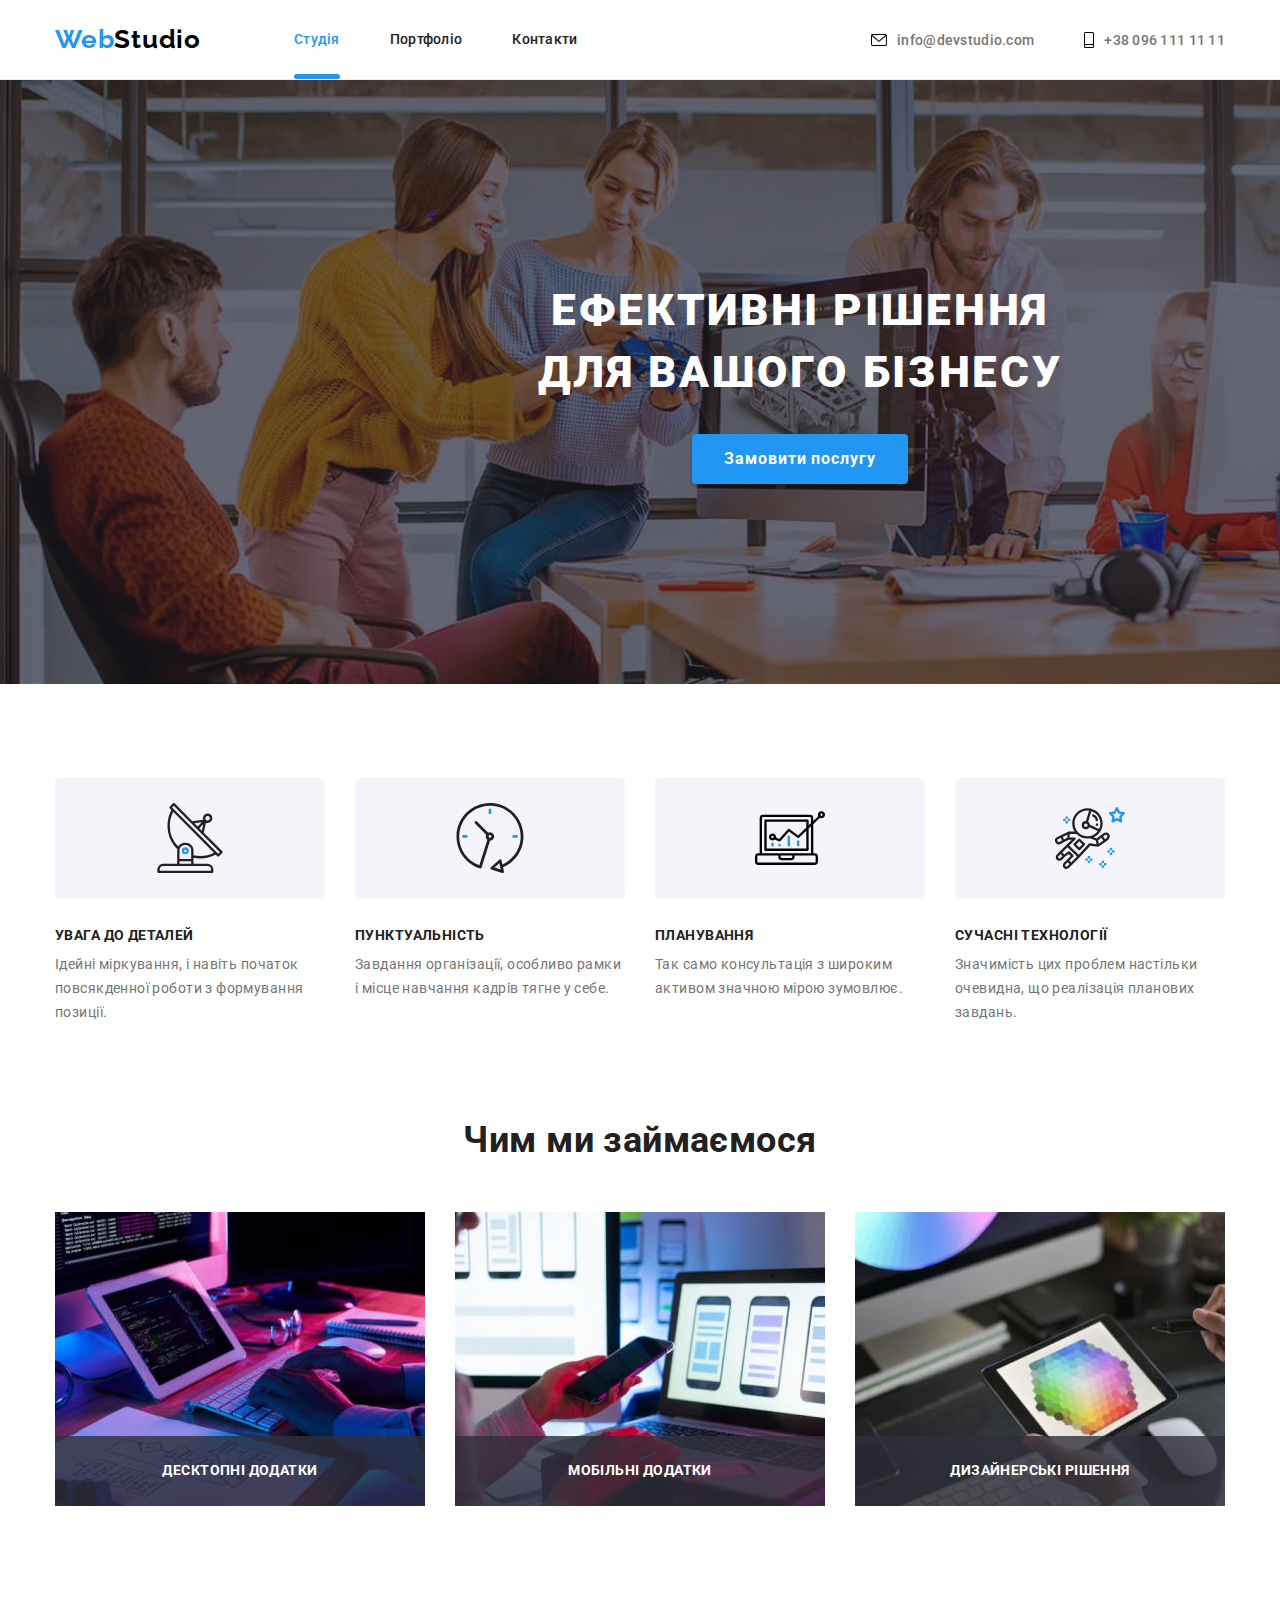
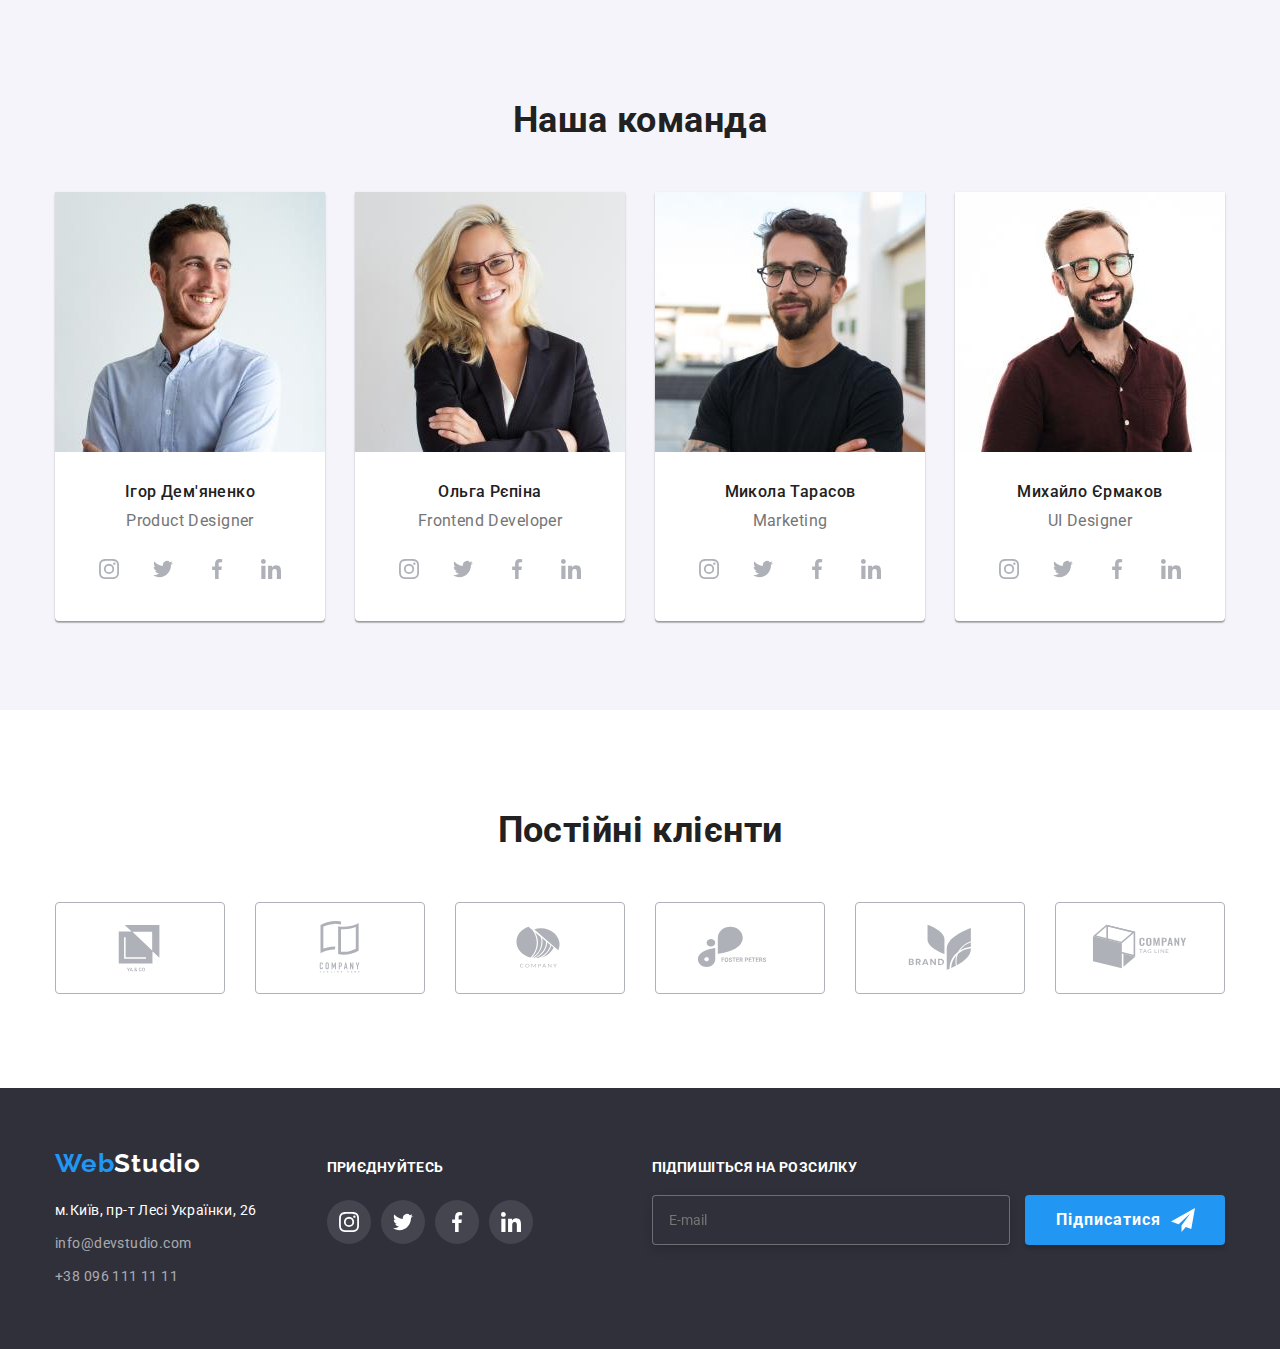
==== index.html @ c5c66220 "new one" ====
<!DOCTYPE html>
<html lang="uk">
  
  
  <head>
    <title>webstudio</title>
    <meta charset="UTF-8" />
    <meta http-equiv="X-UA-Compatible" content="IE=edge" />
    <meta name="viewport" content="width=device-width, initial-scale=1.0" />
    <link rel="preconnect" href="https://fonts.googleapis.com">
    <link rel="preconnect" href="https://fonts.gstatic.com" crossorigin>
    <link href="https://fonts.googleapis.com/css2?family=Raleway:wght@700&family=Roboto:wght@400;500;700;900&display=swap"
      rel="stylesheet"/>
    <link rel="stylesheet" href="https://cdnjs.cloudflare.com/ajax/libs/modern-normalize/1.1.0/modern-normalize.min.css
    ">
    <link rel="stylesheet" href="./css/styles.css" />
  </head>
  <body>
    
    <header class="header">
      <div class="conteiner rulles">
      <!--Nav menu-->
      
    <nav class="header-nav">
  
    <a href="./index.html" class="header-logo">Web<span class="color-logo">Studio</span></a>
  
    <ul class="header-list-nav">
            <li class="header-item "><a href="./index.html" class="header-link current">Студія</a></li>
            <li class="header-item"><a href="./portfolio.html" class="header-link">Портфоліо</a></li>
            <li class="header-item"><a href="#" class="header-link">Контакти</a></li>
          </ul>
        </nav>
  
        <!-- Contacts-->
  
        <ul class="header-list">
        <li class="header-contact">
        <a href="mailto:info@devstudio.com" class="header-mal svg"><svg viewBox="0 0 43 32" class="header-svg" width="16" height="12"><use href="./img/sprite.svg#mail"></use></svg> info@devstudio.com</a></li>
        <li class="header-contact">
          <a href="tel:+380961111111" class="header-tel svg"><svg viewBox="0 0 20 32" class="header-svg" width="10" height="16"><use href="./img/sprite.svg#smartphone"></use></svg>+38 096 111 11 11</a></li>
        </ul>
      </div>
        </header>
      
    <main>
      
      <!--Main board-->
      <section class="main-section">
        
        
        <h1 class="main-title">Ефективні рішення <br>для вашого бізнесу</h1>
        <button type="button" class="main-button" data-modal-open>Замовити послугу</button>
      
      </section>
      
      <section class=" no-box">
        <!--Description-->
        <div class="conteiner">
        <h2 hidden class="visualy-hidden">Наші переваги</h2>
        <ul class="hero-dscrpt">
          
            
          
          <li class="hero-list">
            <div class="advantage">
            <svg viewBox="0 0 32 32" width="70"><use href="./img/sprite.svg#antenna"></use></svg>
          </div>
            <h3 class="hero-item">УВАГА ДО ДЕТАЛЕЙ</h3>
            <p class="hero-blind">
              Ідейні міркування, і навіть початок повсякденної роботи з
              формування позиції.
            </p>
          </li>
          
        
          <li class="hero-list">
            <div class="advantage">
            <svg viewBox="0 0 32 32" width="70"><use href="./img/sprite.svg#clock"></use></svg>
          </div>
            <h3 class="hero-item">ПУНКТУАЛЬНІСТЬ</h3>
            <p class="hero-blind">
              Завдання організації, особливо рамки і місце навчання кадрів тягне
              у себе.
            </p>
          </li>
         
          <li class="hero-list">
            <div class="advantage">
            <svg viewBox="0 0 32 32" width="70"><use href="./img/sprite.svg#diagram"></use></svg>
          </div>
            <h3 class="hero-item">ПЛАНУВАННЯ</h3>
            <p class="hero-blind">
              Так само консультація з широким активом значною мірою зумовлює.
            </p>
          </li>
          
            
          
          <li class="hero-list">
            <div class="advantage">
            <svg viewBox="0 0 32 32" width="70"><use href="./img/sprite.svg#astronaut"></use></svg>
          </div>
            <h3 class="hero-item">СУЧАСНІ ТЕХНОЛОГІЇ</h3>
            <p class="hero-blind">
              Значимість цих проблем настільки очевидна, що реалізація планових
              завдань.
            </p>
          </li>
        </ul>
      </div>
      </section>
    
      <!--Items photo-->
      
      <section class="non-box">
        <div class="conteiner">
        <h2 class="hero">Чим ми займаємося</h2>
        <ul class="our-works">
          <li class="header-top">
            <img
              class="hero-photo"
              src="./img/items/img1.jpg"
              alt="набираємо текст"
              width="370"
              height="294"
            />
            <div class="what-wedo">
              <h3 class="notification">Десктопні додатки</h3></div>
          </li>
          
          <li class="header-top">
            <img
              class="hero-photo"
              src="./img/items/img2.jpg"
              alt="фотосесії"
              width="370"
              height="294"
            /><div class="what-wedo">
            <h3 class="notification">Мобільні додатки</h3></div>
          </li>
          
          <li class="header-top">
            <img
              class="hero-photo"
              src="./img/items/img3.jpg"
              alt="ремонтуємо техніку"
              width="370"
              height="294"
            /><div class="what-wedo">
            <h3 class="notification">Дизайнерські рішення</h3></div>
          </li>
          
        </ul>
      </div>
      </section>
    
      <!--Blue color workers-->
     
      <section class="section">
        <div class="conteiner">
        <!--Portrait photo-->
        <h2 class="hero-section">Наша команда</h2>
        <ul class="section-list">
          <li class="hero-li">
            <img class="hero-photo"
              src="./img/portrait/img2.jpg"
              alt="Ігор Дем'яненко"
              width="270"
              height="260"
            />
            <div class="hero-svg">
            <h3 class="hero-people">Ігор Дем'яненко</h3>
            <p lang="en" class="hero-title">Product Designer</p>
            <ul class="link-hero">
              <li class="social-item"><a href="" class="icon"><svg class="svg-hero" viewBox="0 0 32 32" width="20"><use href="./img/sprite.svg#instagram"></use></svg></a></li>
              <li class="social-item"><a href=""class="icon"><svg class="svg-hero" viewBox="0 0 32 32" width="20"><use href="./img/sprite.svg#twitter"></use></svg></a></li>
              <li class="social-item"><a href="" class="icon"><svg class="svg-hero" viewBox="0 0 32 32" width="20"><use href="./img/sprite.svg#facebook"></use></svg></a></li>
              <li class="social-item"><a href="" class="icon"><svg class="svg-hero" viewBox="0 0 32 32" width="20"><use href="./img/sprite.svg#linkedin"></use></svg></a></li>
            </ul>
          </div>
          </li>
          <li class="hero-li">
            <img class="hero-photo"
              src="./img/portrait/img1.jpg"
              alt="Ольга Рєпіна"
              width="270"
              height="260"
            />
            <div class="hero-svg">
            <h3 class="hero-people">Ольга Рєпіна</h3>
            <p lang="en" class="hero-title">Frontend Developer</p>
            <ul class="link-hero">
              <li class="social-item"><a href="" class="icon"><svg class="svg-hero" viewBox="0 0 32 32" width="20"><use href="./img/sprite.svg#instagram"></use></svg></a></li>
              <li class="social-item"><a href=""class="icon"><svg class="svg-hero" viewBox="0 0 32 32" width="20"><use href="./img/sprite.svg#twitter"></use></svg></a></li>
              <li class="social-item"><a href=""class="icon"><svg class="svg-hero" viewBox="0 0 32 32" width="20"><use href="./img/sprite.svg#facebook"></use></svg></a></li>
              <li class="social-item"><a href=""class="icon"><svg class="svg-hero" viewBox="0 0 32 32" width="20"><use href="./img/sprite.svg#linkedin"></use></svg></a></li>
            </ul>
          </div>
          </li>
          <li class="hero-li">
            <img class="hero-photo"
              src="./img/portrait/img3.jpg"
              alt="Микола Тарасов"
              width="270"
              height="260"
            />
            <div class="hero-svg">
            <h3 class="hero-people">Микола Тарасов</h3>
            <p lang="en" class="hero-title">Marketing</p>
            <ul class="link-hero">
              <li class="social-item"><a href="" class="icon"><svg class="svg-hero" viewBox="0 0 32 32" width="20"><use href="./img/sprite.svg#instagram"></use></svg></a></li>
              <li class="social-item"><a href="" class="icon"><svg class="svg-hero" viewBox="0 0 32 32" width="20"><use href="./img/sprite.svg#twitter"></use></svg></a></li>
              <li class="social-item"><a href="" class="icon"><svg class="svg-hero" viewBox="0 0 32 32" width="20"><use href="./img/sprite.svg#facebook"></use></svg></a></li>
              <li class="social-item"><a href="" class="icon"><svg class="svg-hero" viewBox="0 0 32 32" width="20"><use href="./img/sprite.svg#linkedin"></use></svg></a></li>
            </ul>
          </div>
          </li>
          <li class="hero-li">
            <img class=""
              src="./img/portrait/img4.jpg"
              alt="sМихайло Єрмакоh3"
              width="270"
              height="260"
            />
            <div class="hero-svg">
            <h3 class="hero-people">Михайло Єрмаков</h3>
            <p lang="en" class="hero-title">UI Designer</p>
            <ul class="link-hero">
              <li class="social-item"><a href="" class="icon"><svg class="svg-hero" viewBox="0 0 32 32" width="20"><use href="./img/sprite.svg#instagram"></use></svg></a></li>
              <li class="social-item"><a href="" class="icon"><svg class="svg-hero" viewBox="0 0 32 32" width="20"><use href="./img/sprite.svg#twitter"></use></svg></a></li>
              <li class="social-item"><a href=""class="icon"><svg  class="svg-hero"viewBox="0 0 32 32" width="20"><use href="./img/sprite.svg#facebook"></use></svg></a></li>
              <li class="social-item"><a href="" class="icon"><svg class="svg-hero" viewBox="0 0 32 32" width="20"><use href="./img/sprite.svg#linkedin"></use></svg></a></li>
            </ul>
          </li>
        </div>
        </ul>
      </div>
      </section>
       

    
     <section class="partners-section">
      <div class="conteiner">
      <h2 class="partners-title">Постійні клієнти</h2>
      <ul class="partners-list">
        <li class="partners"><a href="" class="partners-link"><svg viewBox="0 0 57 32" width="106" hight="60" class="company-svg"><use href="./img/sprite.svg#Logo"></use></svg></a></li>
        <li class="partners"><a href="" class="partners-link"><svg viewBox="0 0 57 32" width="106" hight="60" class="company-svg"><use href="./img/sprite.svg#Logo1"></use></svg></a></li>
        <li class="partners"><a href="" class="partners-link"><svg viewBox="0 0 57 32" width="106" hight="60" class="company-svg"><use href="./img/sprite.svg#Logo2"></use></svg></a></li>
        <li class="partners"><a href="" class="partners-link"><svg viewBox="0 0 57 32" width="106" hight="60" class="company-svg"><use href="./img/sprite.svg#Logo3"></use></svg></a></li>
        <li class="partners"><a href="" class="partners-link"><svg viewBox="0 0 57 32" width="106" hight="60" class="company-svg"><use href="./img/sprite.svg#Logo4"></use></svg></a></li>
        <li class="partners"><a href="" class="partners-link"><svg viewBox="0 0 57 32" width="106" hight="60" class="company-svg"><use href="./img/sprite.svg#Logo5"></use></svg></a></li>
      </ul>
    </div>
     </section>
    
    
    </main>
    
    <footer class="footer">
      <div class="conteiner correct"> 
        <div class="footer-box">
        <a href="./index.html" class="footer-logo">
          Web<span class="color-footer">Studio</span></a
        >
        <address class="adress-footer">
          <ul class="footer-list">
            <li class="footer-item bot">
              <a
                href="https://goo.gl/maps/juvtHiytcNgh8N4bA"
                class="footer-link li"
                target="_blank"
                rel="noopener norefferer nofollow"
                >м.Київ, пр-т Лесі Українки, 26</a
              >
            </li>
            <li class="footer-item bot">
              <a href="mailto:info@devstudio.com" class="footer-mal li"
                >info@devstudio.com</a
              >
            </li>
            <li class="footer-item">
              <a href="tel:+380961111111" class="footer-tel">+38 096 111 11 11</a>
            </li>
          </ul>
        </address>
      </div>
      <div>
        <p class="join-page">Приєднуйтесь</p>
        <ul class="footer-last">
          <li class="footer-perm"><a href="" class="footer-welcome"><svg class="footer-svg" viewBox="0 0 32 32" width="20"><use href="./img/sprite.svg#instagram"></use></svg></a></li>
              <li class="footer-perm"><a href=""class="footer-welcome"><svg class="footer-svg" viewBox="0 0 32 32" width="20"><use href="./img/sprite.svg#twitter"></use></svg></a></li>
              <li class="footer-perm"><a href="" class="footer-welcome"><svg class="footer-svg" viewBox="0 0 32 32" width="20"><use href="./img/sprite.svg#facebook"></use></svg></a></li>
              <li class="footer-perm"><a href="" class="footer-welcome"><svg class="footer-svg" viewBox="0 0 32 32" width="20"><use href="./img/sprite.svg#linkedin"></use></svg></a></li>
        </ul>
      </div>
      <div class="footer-form">
      <form action="" class="sub-form">
        <p class="footer-propose">Підпишіться на розсилку</p>
        <input type="email" id="mail" placeholder="E-mail"/>
        <button type="submit" class="footer-but">
          Підписатися <svg class="sub-svg" width="24"><use href="./img/sprite.svg#telegram"></use></svg></button>
      </form>
    
      </div>
    </footer>
  <div class="backdrop is-hidden" data-modal>
    <div class="modal">
      <button type="button" class="close-button" data-modal-close><svg width="18" height="18"><use href="./img/sprite.svg#X"></use></svg></button>
      
      <form action="" class="modal-form">
        <p class="modal-article">Залиште свої дані, ми вам передзвонимо</p>

      <div class="form-element">
        <label for="name">Ім'я*</label>
      <div class="input-wrap">
          <input type="text" name="name" id="name" required/>
          <svg width="12" height="12"><use href="./img/sprite.svg#ihuman"></use></svg>
      </div>
      </div>
        
      <div class="form-element">
        <label for="phone-number">Телефон*</label>
      <div class="input-wrap">
          <input type="tel"  id="phone-number" required/>
          <svg width="13" height="13"><use href="./img/sprite.svg#iphone"></use></svg>
      </div>
      </div>

      <div class="form-element">
        <label for="email">Пошта*</label>
      <div class="input-wrap">
          <input type="email" id="email" required/>
          <svg width="15" height="12"><use href="./img/sprite.svg#imail"></use></svg>
      </div>
      
      </div>

      <div class="form-comment">
        <label for="text">Коментар</label>
          <textarea placeholder="Введіть текст" class="textarea" rows="10" id="text"></textarea>
      </div>

<div class="accept">
  <label for="accept" class="terms-link">
  <input type="checkbox" id="accept" name="accept" class="visualy-hidden" required/>
  <div class="checkbox">
    <svg width="11" height="8"><use href="./img/sprite.svg#itick"></use></svg>
  </div>
  <p>Погоджуюся з розсилкою та приймаю<a href="./index.html" class="terms cond ">Умови договору</a></p>
</label>
  

</div>

      <button type="submit" class="modal-btn">Відправити</button>

      </form>
      
      
    </div>
  </div>

  

  <script src="./img/js/modal.js"></script>
  </body>
</html>
---- css/styles.css ----
:root {
  --primary-color: #2196f3;
  --simple-color: #000000;
  --secondary-color: #757575;
  --mainsection-clor: #2f303a;
  --item-color: #212121;
  --background-color: #2f303a;
  --whole-white-color:#ffffff;
  --fotter-color: rgba(255, 255, 255, 0.6);
  --hero-bck-cloror:#F5F4FA;
  --focus-color:#188CE8;
  --solid: #ECECEC;
  --icon-color:#AFB1B8;
  --linky-background:#EEEEEE;
} 






body {
  font-family: "Roboto", sans-serif;
  font-size: 14px;
line-height: 1.7;
letter-spacing: 0.03em;
color:var(--secondary-color);
background-color:var(--whole-white-color);
}

button{
  border: 0;
}

h1,h2,h3,h4,h5,h6,p,ul {
  margin: 0;
  padding: 0;
}

/* Css Header */ 
.header-logo {
  color: var(--primary-color);
  font-family: "Raleway",sans-serif;
  font-weight: 700;
  font-size: 26px;
  line-height: 1.2;
  letter-spacing: 0.03em;
  margin-right: 93px;
  text-decoration: none;
  }
  
.conteiner{
width: 1200px;
margin:0 auto;
padding-left: 15px;
padding-right: 15px;
}

.conteiner.rulles{
  display: flex;
  align-items: center;
}

  .header { 
      border-bottom: 1px solid var(--solid); 
  }

     .header-list {
      display: flex;
      gap: 50px;
      list-style: none;
      margin-left: auto;
      
     }
  
     .header-item{
      font-family: "Roboto",sans-serif;
      font-weight: 500;
      font-size: 14px;
      line-height: 1.1;
      letter-spacing: 0.03em;
     }
     .header-list-nav{
      display: flex;
      gap: 50px;
      list-style-type: none;
      
     }
  
     .header-nav {
      display: flex;
      align-items: center;
  }
  .color-logo {
    color: var(--simple-color);
      font-family: "Raleway",sans-serif;
  font-weight: 700;
  font-size: 26px;
  line-height: 1.192;
  letter-spacing: 0.03em;
  text-decoration: none;
  }
  
  
  .header-link {
    display: block;
    padding: 32px 0;
  color: var(--item-color);
  font-weight: 500;
  font-size: 14px;
  line-height: 1.1;
  letter-spacing: 0.02em;
  text-decoration: none;
  position: relative;
  transition: background-color 250ms cubic-bezier(0.4, 0, 0.2, 1), color 250ms cubic-bezier(0.4, 0, 0.2, 1);
  
  }


  .current::after {
  display: block;
  position: absolute;
  left: 0;
  bottom: 0;
  border-radius: 4px;
  width: 100%;
  height: 5px;
  content: "";
  background-color: var(--primary-color);
  

}

  .header-mal, .header-tel{
    font-weight: 500;
    font-size: 14px;
    line-height: 1.142;
    letter-spacing: 0.02em;
    color: var(--secondary-color);
    text-decoration: none;
    display: flex;
    gap: 10px;
    align-items: center;
    transition: background-color 250ms cubic-bezier(0.4, 0, 0.2, 1),color 250ms cubic-bezier(0.4, 0, 0.2, 1);
}

.svg:hover{
  fill: var(--primary-color);
}
.svg:focus{
  fill: var(--focus-color);
}

  
 .header-link:hover{
  color: var(--primary-color);
  }
  
  .header-mal:hover {
    color: var(--primary-color);
}
  .header-tel:hover{
    color: var(--primary-color);
}

  .header-link:focus{
    color:var(--focus-color)
  }

  .header-mal:focus{
    color:var(--focus-color)
  }

  .header-tel:focus{
    color:var(--focus-color)
  }

  .current{
    color: var(--primary-color);
  }

/*STDIO START!!!!!!!!!!!!!!!!!!!!!!!!!!!!!!!!!!!!!!!!!!!!!!!!!!!!!!!!!!!!!!!!!!!!!!!!!!!!!!!!!!!!!!!!!!!!!!!!!!!!!!!!!!!!!!!!!!!!!!!!!!!!!!!!!!!!!!!!!!!!!!!!*/


.visualy-hidden{
position: absolute;
white-space: nowrap;
width: 1px;
height: 1px;
overflow: hidden;
border: 0;
padding: 0;
clip: rect(0 0 0 0);
clip-path: inset(50%);
margin: -1px;
}


h1,h2,h3,h4,h5,h6,p,ul
 {
  margin: 0;
  padding: 0;
}


.main-background{
  width: 1600px;
  height: 600px;
  margin-top: 0;
  margin-bottom: 0;
  margin-left: auto;
  margin-right: auto;
  background-image:linear-gradient(rgba(47, 48, 58, 0.4),rgba(47, 48, 58, 0.4)),url(../img/background/Img.jpg);
  background-size:cover;
  background-repeat:no-repeat;
}



.main-button:hover {
  background-color:var(--focus-color);
  color: var(--whole-white-color);
}
 
.main-button a:focus{
  color:var(--focus-color);
  box-shadow: 0px 4px 4px rgba(0, 0, 0, 0.15);
}



.main-button{
  font-family: inherit;
  font-weight: 700;
  font-size: 16px;
  line-height: 1.9;
  letter-spacing: 0.06em;
  background-color: var(--primary-color);
  box-shadow: 0px 4px 4px rgba(0, 0, 0, 0.15);
  border-radius: 4px;
  padding:10px 32px;
  border: none;
  cursor: pointer;
  margin-top: 30px;
  color: var(--whole-white-color);
  transition: background-color 250ms cubic-bezier(0.4, 0, 0.2, 1),fill 250ms cubic-bezier(0.4, 0, 0.2, 1);
}




.main-section {
  background-color: var(--mainsection-clor);
  color:var(--whole-white-color);
  text-align: center;
  min-width: 1600px;
  background-position: center;
  min-height: 600px;
  margin-left: auto;
  margin-right: auto;
  background-image:linear-gradient(rgba(47, 48, 58, 0.4),rgba(47, 48, 58, 0.4)),url(../img/background/Img.jpg);
  background-size:cover;
  background-repeat:no-repeat;
  padding-top: 200px;
  padding-bottom: 200px;
}

.main-title {
  text-transform: uppercase;
  text-align: center;
  font-weight: 900;
  font-size: 44px;
  line-height: 1.4;
  letter-spacing: 0.06em;
}


.header-top {
  text-decoration: none;
  list-style: none;
  position: relative;
}



.hero-photo img{
  display: block;
}

.notification{
  display: block;
  padding-top: 27px;
  padding-bottom: 27px;
  font-size: 14px;
  font-weight: 700;
  line-height: 1.14;
  text-transform: uppercase;
  color: var(--whole-white-color);
  text-align: center;
}

.what-wedo{
  position: absolute;
  width: 100%;
  bottom: 0;
  background: rgba(47, 48, 58, 0.8);
}

.no-box{
  padding-top: 94px;
  padding-bottom: 94px;
}

.non-box{
  margin: 0 auto;
  padding-bottom: 94px;
}



.hero-item {
  color:var(--item-color);
  font-weight: 700;
  font-size: 14px;
  line-height: 1.1;
  text-transform: uppercase;
  margin-bottom: 10px;
}

.hero-list {
  text-decoration: none;
  list-style: none;
  margin: 0 auto;
}

 .section {
  background-color:var(--hero-bck-cloror);
  padding-bottom: 94px;
  padding-top: 94px;
}




.hero {
  color: var(--item-color);
  font-weight: 700;
  font-size: 36px;
  line-height: 1.2;
  text-align: center;
  margin-bottom:50px;
}



.advantage{
  text-align: center;
  background-color: var(--hero-bck-cloror);
  display: flex;
  align-items: center;
  justify-content: center;
  margin-bottom: 30px;
  width: 270px;
  height: 120px;
  border-radius: 4px;
}

.our-works{
display: flex;
 gap: 30px;
 
}

.hero-dscrpt{
    display: flex;
  gap: 30px;
}


.section{
  padding-top: 99px;
  padding-bottom: 89px;
}

.hero-section {
  color: var(--item-color);
  font-weight: 700;
  font-size: 36px;
  line-height: 1.2;
  text-decoration: none;
  text-align: center;
  margin-bottom:50px;
}

.hero-people {
  font-weight: 500;
  font-size: 16px;
  line-height: 1.2;
  color:var(--item-color);
  text-align: center;
  margin-bottom: 10px
}

.link-hero{
  list-style: none;
  text-decoration: none;
  display: flex;
  justify-content: center;
  gap: 10px;
}


.hero-title {
  font-size: 16px;
    line-height: 1.2;
  color: var(--secondary-color);
  text-align: center;
  margin-bottom: 16px;
}




.section-list {
  text-decoration: none;
  display: flex;
  gap: 30px;
}

.hero-svg{
  padding-top: 30px;
  padding-bottom: 30px;
}

.social-item{
  display: flex;
  align-items: center;
  justify-content: center;
  
 } 

.icon:hover,
.icon:focus {
  background-color:var(--primary-color); 
  color: var(--whole-white-color);
  }

.icon{
  background-color: var(--whole-white-color);
  color: var(--icon-color);
  width: 44px;
  height: 44px;
  display: flex;
  border-radius: 50%;
  align-items: center;
  justify-content: center;
  transition: background-color 250ms cubic-bezier(0.4, 0, 0.2, 1),fill 250ms cubic-bezier(0.4, 0, 0.2, 1);
 }


.svg-hero{
  fill:currentColor
}


.hero-li {
  text-decoration: none;
  list-style: none;
  background:var(--whole-white-color);
  box-shadow: 0px 1px 3px rgba(0, 0, 0, 0.12), 0px 1px 1px rgba(0, 0, 0, 0.14), 0px 2px 1px rgba(0, 0, 0, 0.2);
  border-radius: 0px 0px 4px 4px;
}

.partners-section{
  padding-bottom: 94px;
  padding-top: 99px;
}

.partners-title{
  color: var(--item-color);
  font-weight: 700;
  font-size: 36px;
  line-height: 1.2;
  text-decoration: none;
  text-align: center;
  margin-bottom:50px;
}


.partners-list{
  display: flex;
  list-style: none;
  justify-content: center;
  gap: 30px;
  }





.partners-link{
  width: 170px;
  height: 92px;
  border: 1px solid #AFB1B8;
  border-radius: 4px;
  display: flex;
  justify-content: center;
  align-items: center;
  color: var(--icon-color);
  transition: background-color 250ms cubic-bezier(0.4, 0, 0.2, 1),color 250ms cubic-bezier(0.4, 0, 0.2, 1);
}

.partners-link:hover,
.partners-link:focus{
 border: 1px solid var(--primary-color);
  color: var(--primary-color);
}

.company-svg{
  fill:currentColor;
  transition: background-color 250ms cubic-bezier(0.4, 0, 0.2, 1),fill 250ms cubic-bezier(0.4, 0, 0.2, 1);
}











/*PORTFOLIO  START !!!!!!!!!!!!!!!!!!!!!!!!!!!!!!!!!!!!!!!!!!!!!!!!!!!!!!!!!!!!!!!!!!!!!!!!!!!!!!!!!!!!!!!!!!!!!!!!!!!!!!!!!!!!!!!!!!!!!!!!!!!!!!!!!!!!!!!!!!!*/












img{
  display: block;
}

.main-buttonp:hover,
.main-buttonp:focus  {
  background-color: var(--primary-color);
  color:var(--whole-white-color);
  box-shadow: 0px 3px 1px rgba(0, 0, 0, 0.1), 0px 1px 2px rgba(0, 0, 0, 0.08), 0px 2px 2px rgba(0, 0, 0, 0.12);
}


.btn-group{
  display: flex;
  gap: 8px;
  justify-content: center;
  margin-bottom:50px;
}

.main-buttonp{
font-family: inherit;
font-weight: 500;
font-size: 16px;
line-height: 1.6;
text-align: center;
letter-spacing: 0.03em;
border-radius: 4px;
color:var(--item-color);
border: none;
padding: 6px 22px;
cursor: pointer;
transition: background-color 250ms cubic-bezier(0.4, 0, 0.2, 1), color 250ms cubic-bezier(0.4, 0, 0.2, 1);
}




.main-portfolio{
  padding-top: 94px;
  padding-bottom: 94px;
}



.button-item{
  font-style: normal;
  list-style: none;
color:var(--item-color);
cursor: pointer;
}



.header-content {
  list-style: none;
  flex-basis: calc((100% - 60px) / 3);
 }

.header-content:nth-child(3n){
  margin-right: 0;
}

.header-content:nth-last-child(-n + 3) {
  margin-bottom: 0;
}



.gallery-title{
  position: relative;
  overflow: hidden;
}

.gallery-title img{
  display: block;
}

.gallery-text{
  position: absolute;
  top: 0;
  left: 0;
  height: 100%;
  font-size: 18px;
  line-height: 1.6;
  padding: 63px 24px;
  color: var(--whole-white-color);
  background-color: rgba(33, 150, 243, 0.9);
  transform: translateY(100%);
  transition: transform 1000ms;
}

.header-content:hover .gallery-text{
transform: translateY(0);
}

.header-content:focus-within .gallery-text{
  transform: translateY(0);
  }


.border{
  
  background: var(--whole-white-color);
border: 1px solid var(--solid);
padding:20px 24px;
border-top: none;
 }


.header-first {
 flex-wrap: wrap;
 display: flex;
 gap: 30px;
}



.header-content a{
  text-decoration: none;
}

.linky{
  display: block;
}

.linky:hover,
.linky:focus{
  box-shadow: 0px 3px 1px rgba(0, 0, 0, 0.1), 0px 1px 2px rgba(0, 0, 0, 0.08),
    0px 2px 2px rgba(0, 0, 0, 0.12);
}

.title-item {
font-weight: 700;
font-size: 18px;
line-height: 2;
letter-spacing: 0.06em;
 color:var(--item-color);
margin-bottom: 4px;
}


.title-cat {
  color: var(--secondary-color);
  font-size: 16px;
  line-height: 1.9;
 }












 
/*PORTFOLIO  END !!!!!!!!!!!!!!!!!!!!!!!!!!!!!!!!!!!!!!!!!!!!!!!!!!!!!!!!!!!!!!!!!!!!!!!!!!!!!!!!!!!!!!!!!!!!!!!!!!!!!!!!!!!!!!!!!!!!!!!!!!!!!!!!!!!!!!!!!!*/













 

.footer {
  background-color: var(--background-color);
  padding-bottom: 60px;
  padding-top: 60px;
}

.adress-footer{
  margin-top: 20px;
}
.footer-logo{
  color: var(--primary-color);
  font-family: "Raleway",sans-serif;
  font-weight: 700;
  font-size: 26px;
  line-height: 1.2;
  letter-spacing: 0.03em;
  text-decoration: none;
}

.color-footer {
  color:var(--whole-white-color);
}

.footer-list {
  font-style: normal;
  list-style: none;
}
.footer-item {
  color: var(--fotter-color);
  
}

.footer-item a:hover {
  color: var(--primary-color);
}

.footer-item a:focus{
  color: var(--primary-color);
}

.footer-link {
  text-decoration: none;
  list-style-type: none;
  color:var(--whole-white-color);
  transition: background-color 250ms cubic-bezier(0.4, 0, 0.2, 1), color 250ms cubic-bezier(0.4, 0, 0.2, 1);
}

.footer-mal{
  text-decoration: none;
  list-style: none;
  color:var(--fotter-color);
  transition: background-color 250ms cubic-bezier(0.4, 0, 0.2, 1), color 250ms cubic-bezier(0.4, 0, 0.2, 1);

}
.footer-tel {
  text-decoration: none;
  list-style: none;
  color:var(--fotter-color);
  transition: background-color 250ms cubic-bezier(0.4, 0, 0.2, 1), color 250ms cubic-bezier(0.4, 0, 0.2, 1);
}

.footer-item.bot{
  margin-bottom :9px;
}


.footer-box{
 margin-right: 70px;
}

.join-page{
font-weight: 700;
font-size: 14px;
line-height: 1.8;
letter-spacing: 0.03em;
color: var(--whole-white-color);
margin-bottom: 20px;
text-transform: uppercase;
}


.footer-last{
display: flex;
text-decoration:none;
list-style: none;
gap: 10px;
}

.correct{
display: flex;
align-items: baseline;
}

.footer-welcome{
display: flex;
width: 44px;
height: 44px;
align-items: center;
justify-content: center;
border-radius: 50%;
background-color: rgba(255, 255, 255, 0.1);
color: var(--whole-white-color);
transition: background-color 250ms cubic-bezier(0.4, 0, 0.2, 1),fill 250ms cubic-bezier(0.4, 0, 0.2, 1);
}


.footer-welcome:hover,
.footer-welcome:focus{
background-color:var(--primary-color); 
color: var(--whole-white-color);
}

.footer-svg{
fill: currentColor;
}




 
/*MODAL*/





.backdrop{
  position: fixed;
  top: 0;
  left: 0;
  width: 100%;
  height: 100vh;
  background-color: rgba(0, 0, 0, 0.2);
 
}


.modal{
  width: 528px;
  height: 581px;
  position: absolute;
  top: 50%;
  left: 50%;
  transform: translate(-50%, -50%);
  background: var(--whole-white-color);
  box-shadow: 0px 1px 3px rgba(0, 0, 0, 0.12), 0px 1px 1px rgba(0, 0, 0, 0.14), 0px 2px 1px rgba(0, 0, 0, 0.2);
  border-radius: 4px;
  padding:40px;
}

.is-hidden{
  opacity: 0;
  visibility: hidden;
  pointer-events: none;
}

.close-button{
  cursor: pointer;
position: absolute;
right: 10px;
top: 10px;
background-color: var(--whole-white-color);
width: 30px;
height: 30px;
border-radius: 50%;
border: 1px solid var(--solid);
display: flex;
justify-content: center;
align-items: center;

}

.close-button:hover{
  fill: var(--primary-color);
}


.modal-article{
  font-weight: 700;
font-size: 20px;
line-height: 1.2;
text-align: center;
letter-spacing: 0.03em;
color: var(--simple-color);

}


.form-element label{
  margin-bottom: 4px;
  font-weight: 400;
  font-size: 12px;
  line-height: 1.2;
  letter-spacing: 0.1em;
  color: var(--secondary-color);
  
}
 .form-element{
  display: flex;
  flex-direction: column;
  margin-top: 10px;
 }
  

.form-element input{
  padding-left: 42px;
 outline: none;
  width: 100%;
  height: 40px;
border: none;
border: 1px solid rgba(33, 33, 33, 0.2);
border-radius: 4px;
display: block;


}

.form-element input:focus,
.form-element input:hover{
  transition: background-color 250ms cubic-bezier(0.4, 0, 0.2, 1),fill 250ms cubic-bezier(0.4, 0, 0.2, 1);
  border-radius: 4px;
  border: 1px solid var(--primary-color);
  
}
.form-element input:focus + svg,
.form-element input:hover + svg{
fill: var(--primary-color);
transition: background-color 250ms cubic-bezier(0.4, 0, 0.2, 1),fill 250ms cubic-bezier(0.4, 0, 0.2, 1);
}

.modal-btn {
  background: var(--primary-color);
  padding: 10px 52px;
  color: var(--whole-white-color);
  align-items: center;
  font-weight: 700;
font-size: 16px;
line-height: 1.9;
letter-spacing: 0.06em;
display: flex;
margin-left: auto;
margin-right: auto;
transition: background-color 250ms cubic-bezier(0.4, 0, 0.2, 1),color 250ms cubic-bezier(0.4, 0, 0.2, 1);
cursor: pointer;
border-radius: 4px;
}

.modal-btn:hover,
.modal-btn:focus{
  background: var(--focus-color);
  box-shadow: 0px 4px 4px rgba(0, 0, 0, 0.15);
  
}


.input-wrap{
  position: relative;
}



.form-element svg{
 position: absolute;
top: 50%;
 left: 12px;
 transform: translateY(-50%); 
}

.form-comment{
  margin-top: 10px;
  margin-bottom: 20px;
}

.form-comment label{
  font-weight: 400;
font-size: 12px;
line-height: 1.2px;
color:var(--secondary-color);
}

.form-comment textarea{
  padding: 12px 16px;
 outline: none;
  width: 100%;
  height: 120px;
border: none;
border: 1px solid rgba(33, 33, 33, 0.2);
border-radius: 4px;
resize: none;
font-weight: 400;
font-size: 12px;
line-height: 1,2;
letter-spacing: 0.01em;
color: rgba(117, 117, 117, 0.5);
}

.textarea:hover,
.textarea:focus{
  transition: background-color 250ms cubic-bezier(0.4, 0, 0.2, 1),fill 250ms cubic-bezier(0.4, 0, 0.2, 1);
  border-radius: 4px;
  border: 1px solid var(--primary-color);
  box-shadow: none;
}

.checkbox{
  border: 2px solid var(--item-color);
  width: 16px;
  height: 15px;
  border-radius: 3px;
  display: flex;
  align-items: center;
  margin-right: 9px;
}

.terms{
  color: var(--focus-color);
  text-decoration: none;
  position: relative;
  margin-left: 3px;
  border-bottom: 1px solid var(--primary-color);
  
}


 .terms::after{
  display: block;
  position: absolute;
  left: 0;
  bottom: 0;
  border-radius:4px;
  width: 100%;
  height: 1px;
  content: "";
  background-color: var(--primary-color);
  
}




.accept{
  margin-bottom: 30px;
  display: flex;
  justify-content: center;
  align-items: center;
}

.accept input:checked + .checkbox {
  background-color: var(--primary-color);
  border: 2px solid var(--primary-color);
}



.accept label{

display: flex;
align-items: center;
justify-content: center;
}

.terms-link{
  display: flex;
  text-align: center;
  justify-content: center;
  font-weight: 400;
font-size: 14px;
line-height: 1.7;
letter-spacing: 0.03em;
}

/* FOOTER OFFER*/



.footer-form{
  margin-left: auto;
}
.footer-form input{
  background-color: var(--background-color);
  color: var(--whole-white-color);
  border: 1px solid rgba(255, 255, 255, 0.3);
filter: drop-shadow(0px 4px 4px rgba(0, 0, 0, 0.15));
border-radius: 4px;
width: 358px;
height: 50px;
margin-right: 12px;
padding-left: 16px;
transition: background-color 250ms cubic-bezier(0.4, 0, 0.2, 1),fill 250ms cubic-bezier(0.4, 0, 0.2, 1);

}
.footer-form::placeholder{
  color: rgba(255, 255, 255, 0.6);
}

.footer-propose{
  font-weight: 700;
  font-size: 14px;
  line-height: 1.1;
  letter-spacing: 0.03em;
  text-transform: uppercase;
  color: var(--whole-white-color);
  margin-bottom: 20px;
}

.footer-but{
  font-family: inherit;
  font-weight: 700;
  font-size: 16px;
  line-height: 1.9;
  letter-spacing: 0.06em;
  color: var(--whole-white-color);
  background-color: var(--primary-color);
  padding-top: 10px;
  padding-bottom: 10px;
  padding-left: 29px;
  padding-right: 62px;
  position: relative;
  min-width: 200px;
box-shadow: 0px 4px 4px rgba(0, 0, 0, 0.15);
border-radius: 4px;
transition: background-color 250ms cubic-bezier(0.4, 0, 0.2, 1),fill 250ms cubic-bezier(0.4, 0, 0.2, 1);
cursor: pointer;
}

.footer-but:hover,
.footer-but:focus{
  color:var(--whole-white-color);
  background-color: var(--focus-color);  
}
.footer-form input:focus,
.footer-form input:hover{
border: 1px solid var(--whole-white-color);
outline: none;
cursor: var(--focus-color);
}


.sub-svg {
  position: absolute;
  top: 50%;
  margin-left: 10px;
  transform: translateY(-50%);
  width: 24px;
  height: 24px;
  fill: var(--whole-white-color);
 }
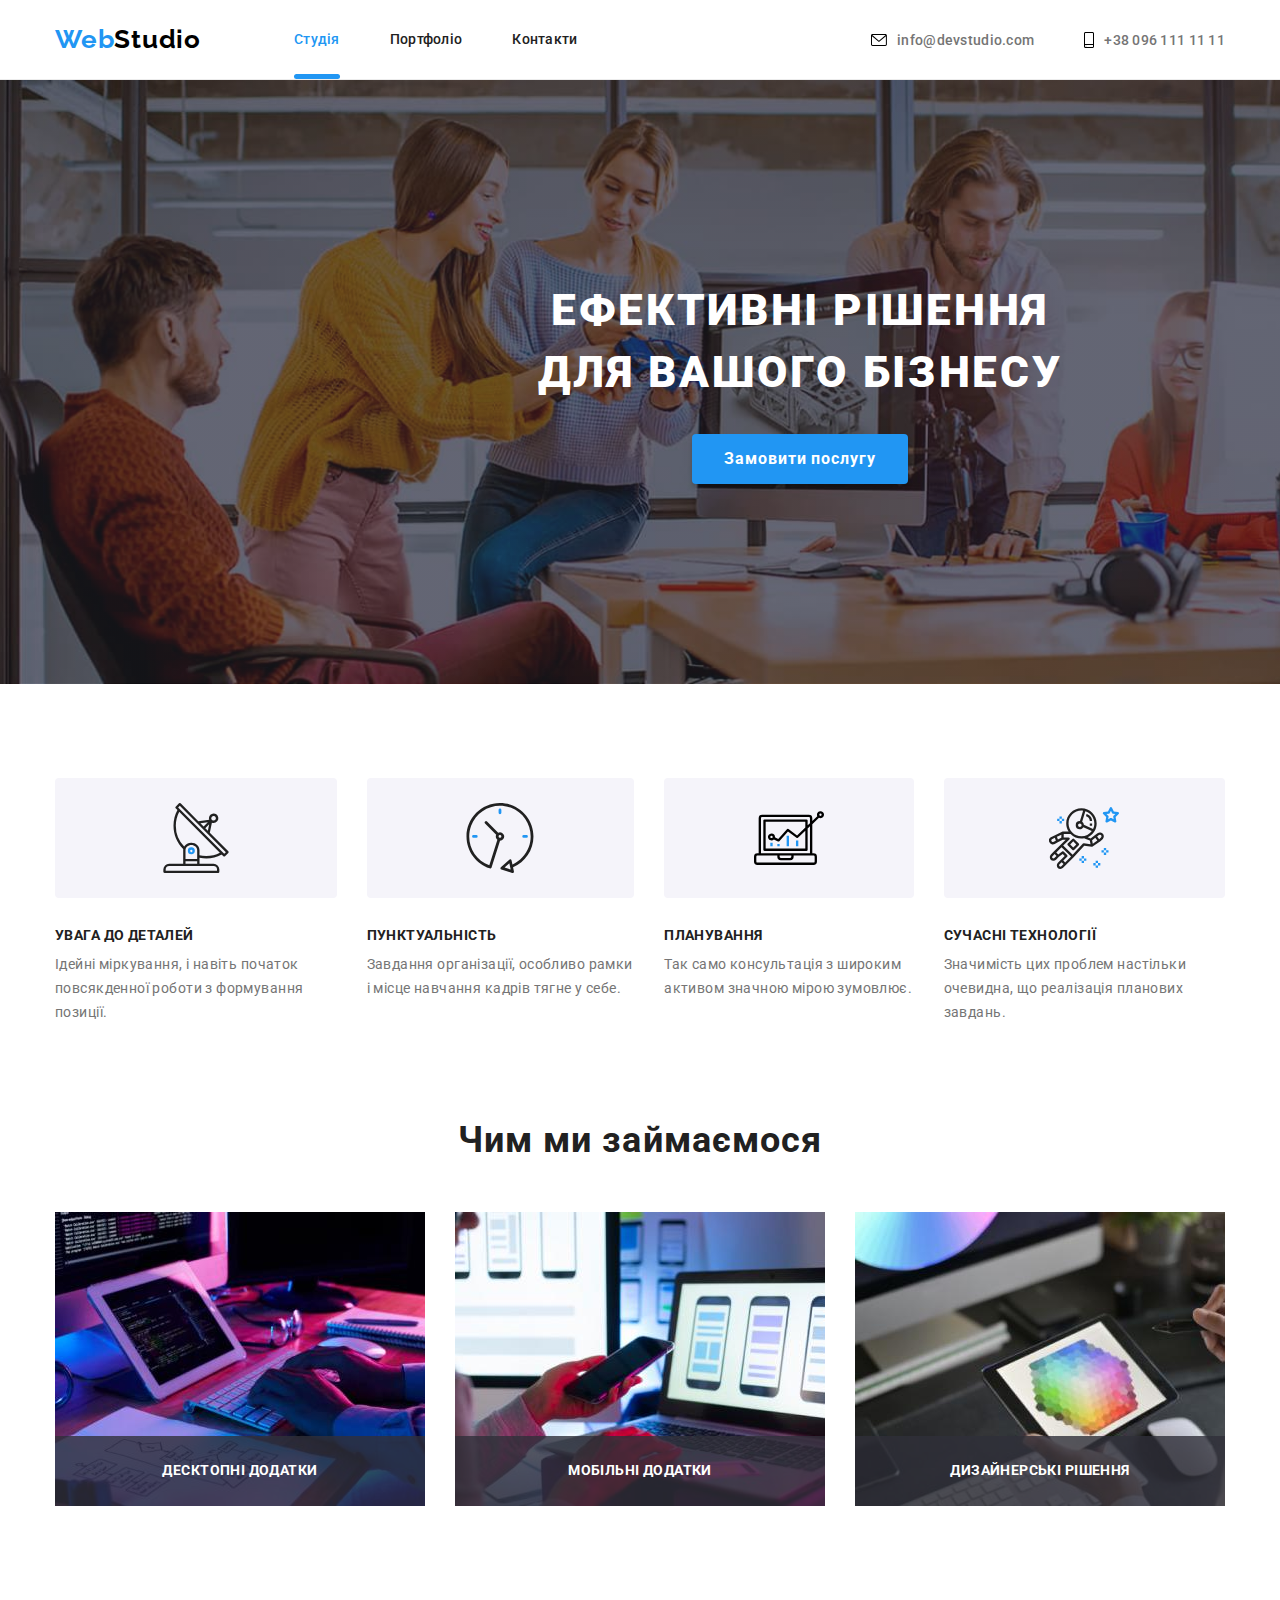
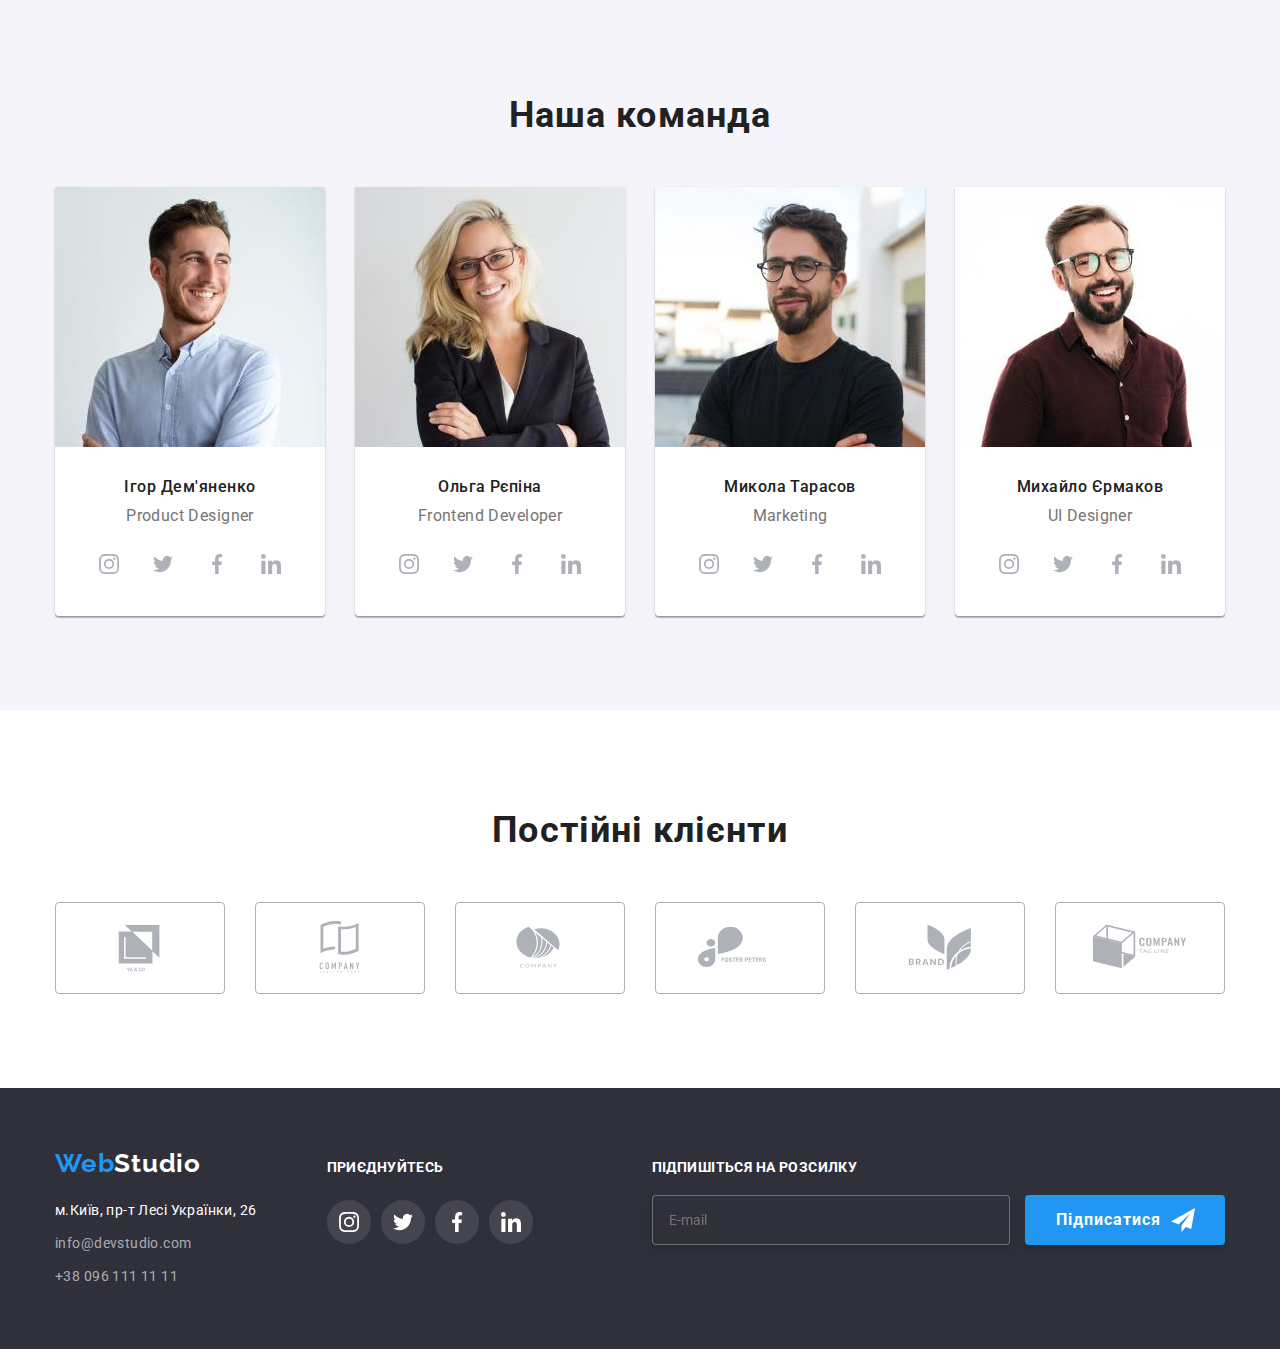
==== commit 457a2379: "job" ====
--- a/index.html
+++ b/index.html
@@ -13,7 +13,7 @@
       rel="stylesheet"/>
     <link rel="stylesheet" href="https://cdnjs.cloudflare.com/ajax/libs/modern-normalize/1.1.0/modern-normalize.min.css
     ">
-    <link rel="stylesheet" href="./css/styles.css" />
+    <link rel="stylesheet" href="./css/main.min.css" />
   </head>
   <body>
     
@@ -54,55 +54,55 @@
       
       </section>
       
-      <section class=" no-box">
+      <section class=" adv">
         <!--Description-->
         <div class="conteiner">
         <h2 hidden class="visualy-hidden">Наші переваги</h2>
-        <ul class="hero-dscrpt">
+        <ul class="adv-dscrpt">
           
             
           
-          <li class="hero-list">
-            <div class="advantage">
+          <li class="adv-list">
+            <div class="adv-advantage">
             <svg viewBox="0 0 32 32" width="70"><use href="./img/sprite.svg#antenna"></use></svg>
           </div>
-            <h3 class="hero-item">УВАГА ДО ДЕТАЛЕЙ</h3>
-            <p class="hero-blind">
+            <h3 class="adv-item">УВАГА ДО ДЕТАЛЕЙ</h3>
+            <p class="adv-blind">
               Ідейні міркування, і навіть початок повсякденної роботи з
               формування позиції.
             </p>
           </li>
           
         
-          <li class="hero-list">
-            <div class="advantage">
+          <li class="adv-list">
+            <div class="adv-advantage">
             <svg viewBox="0 0 32 32" width="70"><use href="./img/sprite.svg#clock"></use></svg>
           </div>
-            <h3 class="hero-item">ПУНКТУАЛЬНІСТЬ</h3>
-            <p class="hero-blind">
+            <h3 class="adv-item">ПУНКТУАЛЬНІСТЬ</h3>
+            <p class="adv-blind">
               Завдання організації, особливо рамки і місце навчання кадрів тягне
               у себе.
             </p>
           </li>
          
-          <li class="hero-list">
-            <div class="advantage">
+          <li class="adv-list">
+            <div class="adv-advantage">
             <svg viewBox="0 0 32 32" width="70"><use href="./img/sprite.svg#diagram"></use></svg>
           </div>
-            <h3 class="hero-item">ПЛАНУВАННЯ</h3>
-            <p class="hero-blind">
+            <h3 class="adv-item">ПЛАНУВАННЯ</h3>
+            <p class="adv-blind">
               Так само консультація з широким активом значною мірою зумовлює.
             </p>
           </li>
           
             
           
-          <li class="hero-list">
-            <div class="advantage">
+          <li class="adv-list">
+            <div class="adv-advantage">
             <svg viewBox="0 0 32 32" width="70"><use href="./img/sprite.svg#astronaut"></use></svg>
           </div>
-            <h3 class="hero-item">СУЧАСНІ ТЕХНОЛОГІЇ</h3>
-            <p class="hero-blind">
+            <h3 class="adv-item">СУЧАСНІ ТЕХНОЛОГІЇ</h3>
+            <p class="adv-blind">
               Значимість цих проблем настільки очевидна, що реалізація планових
               завдань.
             </p>
@@ -113,42 +113,42 @@
     
       <!--Items photo-->
       
-      <section class="non-box">
+      <section class="works">
         <div class="conteiner">
-        <h2 class="hero">Чим ми займаємося</h2>
-        <ul class="our-works">
-          <li class="header-top">
+        <h2 class="works-hero">Чим ми займаємося</h2>
+        <ul class="works-our">
+          <li class="works-top">
             <img
-              class="hero-photo"
+              class="works-photo"
               src="./img/items/img1.jpg"
               alt="набираємо текст"
               width="370"
               height="294"
             />
-            <div class="what-wedo">
-              <h3 class="notification">Десктопні додатки</h3></div>
-          </li>
-          
-          <li class="header-top">
+            <div class="works-wedo">
+              <h3 class="works-notification">Десктопні додатки</h3></div>
+          </li>
+          
+          <li class="works-top">
             <img
-              class="hero-photo"
+              class="works-photo"
               src="./img/items/img2.jpg"
               alt="фотосесії"
               width="370"
               height="294"
-            /><div class="what-wedo">
-            <h3 class="notification">Мобільні додатки</h3></div>
-          </li>
-          
-          <li class="header-top">
+            /><div class="works-wedo">
+            <h3 class="works-notification">Мобільні додатки</h3></div>
+          </li>
+          
+          <li class="works-top">
             <img
-              class="hero-photo"
+              class="works-photo"
               src="./img/items/img3.jpg"
               alt="ремонтуємо техніку"
               width="370"
               height="294"
-            /><div class="what-wedo">
-            <h3 class="notification">Дизайнерські рішення</h3></div>
+            /><div class="works-wedo">
+            <h3 class="works-notification">Дизайнерські рішення</h3></div>
           </li>
           
         </ul>
@@ -157,11 +157,11 @@
     
       <!--Blue color workers-->
      
-      <section class="section">
+      <section class="hero">
         <div class="conteiner">
         <!--Portrait photo-->
-        <h2 class="hero-section">Наша команда</h2>
-        <ul class="section-list">
+        <h2 class="hero-team">Наша команда</h2>
+        <ul class="hero-list">
           <li class="hero-li">
             <img class="hero-photo"
               src="./img/portrait/img2.jpg"
@@ -172,11 +172,11 @@
             <div class="hero-svg">
             <h3 class="hero-people">Ігор Дем'яненко</h3>
             <p lang="en" class="hero-title">Product Designer</p>
-            <ul class="link-hero">
-              <li class="social-item"><a href="" class="icon"><svg class="svg-hero" viewBox="0 0 32 32" width="20"><use href="./img/sprite.svg#instagram"></use></svg></a></li>
-              <li class="social-item"><a href=""class="icon"><svg class="svg-hero" viewBox="0 0 32 32" width="20"><use href="./img/sprite.svg#twitter"></use></svg></a></li>
-              <li class="social-item"><a href="" class="icon"><svg class="svg-hero" viewBox="0 0 32 32" width="20"><use href="./img/sprite.svg#facebook"></use></svg></a></li>
-              <li class="social-item"><a href="" class="icon"><svg class="svg-hero" viewBox="0 0 32 32" width="20"><use href="./img/sprite.svg#linkedin"></use></svg></a></li>
+            <ul class="hero-link">
+              <li class="hero-item"><a href="" class="icon hero__icon"><svg class="hero-svghero" viewBox="0 0 32 32" width="20"><use href="./img/sprite.svg#instagram"></use></svg></a></li>
+              <li class="hero-item"><a href=""class="icon hero__icon"><svg class="hero-svghero" viewBox="0 0 32 32" width="20"><use href="./img/sprite.svg#twitter"></use></svg></a></li>
+              <li class="hero-item"><a href="" class="icon hero__icon"><svg class="hero-svghero" viewBox="0 0 32 32" width="20"><use href="./img/sprite.svg#facebook"></use></svg></a></li>
+              <li class="hero-item"><a href="" class="icon hero__icon"><svg class="hero-svghero" viewBox="0 0 32 32" width="20"><use href="./img/sprite.svg#linkedin"></use></svg></a></li>
             </ul>
           </div>
           </li>
@@ -190,11 +190,11 @@
             <div class="hero-svg">
             <h3 class="hero-people">Ольга Рєпіна</h3>
             <p lang="en" class="hero-title">Frontend Developer</p>
-            <ul class="link-hero">
-              <li class="social-item"><a href="" class="icon"><svg class="svg-hero" viewBox="0 0 32 32" width="20"><use href="./img/sprite.svg#instagram"></use></svg></a></li>
-              <li class="social-item"><a href=""class="icon"><svg class="svg-hero" viewBox="0 0 32 32" width="20"><use href="./img/sprite.svg#twitter"></use></svg></a></li>
-              <li class="social-item"><a href=""class="icon"><svg class="svg-hero" viewBox="0 0 32 32" width="20"><use href="./img/sprite.svg#facebook"></use></svg></a></li>
-              <li class="social-item"><a href=""class="icon"><svg class="svg-hero" viewBox="0 0 32 32" width="20"><use href="./img/sprite.svg#linkedin"></use></svg></a></li>
+            <ul class="hero-link">
+              <li class="hero-item"><a href="" class="icon hero__icon"><svg class="hero-svghero" viewBox="0 0 32 32" width="20"><use href="./img/sprite.svg#instagram"></use></svg></a></li>
+              <li class="hero-item"><a href=""class="icon hero__icon"><svg class="hero-svghero" viewBox="0 0 32 32" width="20"><use href="./img/sprite.svg#twitter"></use></svg></a></li>
+              <li class="hero-item"><a href=""class="icon hero__icon"><svg class="hero-svghero" viewBox="0 0 32 32" width="20"><use href="./img/sprite.svg#facebook"></use></svg></a></li>
+              <li class="hero-item"><a href=""class="icon hero__icon"><svg class="hero-svghero" viewBox="0 0 32 32" width="20"><use href="./img/sprite.svg#linkedin"></use></svg></a></li>
             </ul>
           </div>
           </li>
@@ -208,11 +208,11 @@
             <div class="hero-svg">
             <h3 class="hero-people">Микола Тарасов</h3>
             <p lang="en" class="hero-title">Marketing</p>
-            <ul class="link-hero">
-              <li class="social-item"><a href="" class="icon"><svg class="svg-hero" viewBox="0 0 32 32" width="20"><use href="./img/sprite.svg#instagram"></use></svg></a></li>
-              <li class="social-item"><a href="" class="icon"><svg class="svg-hero" viewBox="0 0 32 32" width="20"><use href="./img/sprite.svg#twitter"></use></svg></a></li>
-              <li class="social-item"><a href="" class="icon"><svg class="svg-hero" viewBox="0 0 32 32" width="20"><use href="./img/sprite.svg#facebook"></use></svg></a></li>
-              <li class="social-item"><a href="" class="icon"><svg class="svg-hero" viewBox="0 0 32 32" width="20"><use href="./img/sprite.svg#linkedin"></use></svg></a></li>
+            <ul class="hero-link">
+              <li class="hero-item"><a href="" class="icon hero__icon"><svg class="hero-svghero" viewBox="0 0 32 32" width="20"><use href="./img/sprite.svg#instagram"></use></svg></a></li>
+              <li class="hero-item"><a href="" class="icon hero__icon"><svg class="hero-svghero" viewBox="0 0 32 32" width="20"><use href="./img/sprite.svg#twitter"></use></svg></a></li>
+              <li class="hero-item"><a href="" class="icon hero__icon"><svg class="hero-svghero" viewBox="0 0 32 32" width="20"><use href="./img/sprite.svg#facebook"></use></svg></a></li>
+              <li class="hero-item"><a href="" class="icon hero__icon"><svg class="hero-svghero" viewBox="0 0 32 32" width="20"><use href="./img/sprite.svg#linkedin"></use></svg></a></li>
             </ul>
           </div>
           </li>
@@ -226,11 +226,11 @@
             <div class="hero-svg">
             <h3 class="hero-people">Михайло Єрмаков</h3>
             <p lang="en" class="hero-title">UI Designer</p>
-            <ul class="link-hero">
-              <li class="social-item"><a href="" class="icon"><svg class="svg-hero" viewBox="0 0 32 32" width="20"><use href="./img/sprite.svg#instagram"></use></svg></a></li>
-              <li class="social-item"><a href="" class="icon"><svg class="svg-hero" viewBox="0 0 32 32" width="20"><use href="./img/sprite.svg#twitter"></use></svg></a></li>
-              <li class="social-item"><a href=""class="icon"><svg  class="svg-hero"viewBox="0 0 32 32" width="20"><use href="./img/sprite.svg#facebook"></use></svg></a></li>
-              <li class="social-item"><a href="" class="icon"><svg class="svg-hero" viewBox="0 0 32 32" width="20"><use href="./img/sprite.svg#linkedin"></use></svg></a></li>
+            <ul class="hero-link">
+              <li class="hero-item"><a href="" class="icon hero__icon"><svg class="hero-svghero" viewBox="0 0 32 32" width="20"><use href="./img/sprite.svg#instagram"></use></svg></a></li>
+              <li class="hero-item"><a href="" class="icon hero__icon"><svg class="hero-svghero" viewBox="0 0 32 32" width="20"><use href="./img/sprite.svg#twitter"></use></svg></a></li>
+              <li class="hero-item"><a href=""class="icon hero__icon"><svg  class="hero-svghero"viewBox="0 0 32 32" width="20"><use href="./img/sprite.svg#facebook"></use></svg></a></li>
+              <li class="hero-item"><a href="" class="icon hero__icon"><svg class="hero-svghero" viewBox="0 0 32 32" width="20"><use href="./img/sprite.svg#linkedin"></use></svg></a></li>
             </ul>
           </li>
         </div>
@@ -240,16 +240,16 @@
        
 
     
-     <section class="partners-section">
+     <section class="partners">
       <div class="conteiner">
       <h2 class="partners-title">Постійні клієнти</h2>
       <ul class="partners-list">
-        <li class="partners"><a href="" class="partners-link"><svg viewBox="0 0 57 32" width="106" hight="60" class="company-svg"><use href="./img/sprite.svg#Logo"></use></svg></a></li>
-        <li class="partners"><a href="" class="partners-link"><svg viewBox="0 0 57 32" width="106" hight="60" class="company-svg"><use href="./img/sprite.svg#Logo1"></use></svg></a></li>
-        <li class="partners"><a href="" class="partners-link"><svg viewBox="0 0 57 32" width="106" hight="60" class="company-svg"><use href="./img/sprite.svg#Logo2"></use></svg></a></li>
-        <li class="partners"><a href="" class="partners-link"><svg viewBox="0 0 57 32" width="106" hight="60" class="company-svg"><use href="./img/sprite.svg#Logo3"></use></svg></a></li>
-        <li class="partners"><a href="" class="partners-link"><svg viewBox="0 0 57 32" width="106" hight="60" class="company-svg"><use href="./img/sprite.svg#Logo4"></use></svg></a></li>
-        <li class="partners"><a href="" class="partners-link"><svg viewBox="0 0 57 32" width="106" hight="60" class="company-svg"><use href="./img/sprite.svg#Logo5"></use></svg></a></li>
+        <li><a href="" class="partners-link"><svg viewBox="0 0 57 32" width="106" hight="60" class="partners-svg"><use href="./img/sprite.svg#Logo"></use></svg></a></li>
+        <li><a href="" class="partners-link"><svg viewBox="0 0 57 32" width="106" hight="60" class="partners-svg"><use href="./img/sprite.svg#Logo1"></use></svg></a></li>
+        <li><a href="" class="partners-link"><svg viewBox="0 0 57 32" width="106" hight="60" class="partners-svg"><use href="./img/sprite.svg#Logo2"></use></svg></a></li>
+        <li><a href="" class="partners-link"><svg viewBox="0 0 57 32" width="106" hight="60" class="partners-svg"><use href="./img/sprite.svg#Logo3"></use></svg></a></li>
+        <li><a href="" class="partners-link"><svg viewBox="0 0 57 32" width="106" hight="60" class="partners-svg"><use href="./img/sprite.svg#Logo4"></use></svg></a></li>
+        <li ><a href="" class="partners-link"><svg viewBox="0 0 57 32" width="106" hight="60" class="partners-svg"><use href="./img/sprite.svg#Logo5"></use></svg></a></li>
       </ul>
     </div>
      </section>
@@ -261,9 +261,9 @@
       <div class="conteiner correct"> 
         <div class="footer-box">
         <a href="./index.html" class="footer-logo">
-          Web<span class="color-footer">Studio</span></a
+          Web<span class="footer-color">Studio</span></a
         >
-        <address class="adress-footer">
+        <address class="footer-adress">
           <ul class="footer-list">
             <li class="footer-item bot">
               <a
@@ -287,12 +287,13 @@
       </div>
       <div>
         <p class="join-page">Приєднуйтесь</p>
-        <ul class="footer-last">
-          <li class="footer-perm"><a href="" class="footer-welcome"><svg class="footer-svg" viewBox="0 0 32 32" width="20"><use href="./img/sprite.svg#instagram"></use></svg></a></li>
-              <li class="footer-perm"><a href=""class="footer-welcome"><svg class="footer-svg" viewBox="0 0 32 32" width="20"><use href="./img/sprite.svg#twitter"></use></svg></a></li>
-              <li class="footer-perm"><a href="" class="footer-welcome"><svg class="footer-svg" viewBox="0 0 32 32" width="20"><use href="./img/sprite.svg#facebook"></use></svg></a></li>
-              <li class="footer-perm"><a href="" class="footer-welcome"><svg class="footer-svg" viewBox="0 0 32 32" width="20"><use href="./img/sprite.svg#linkedin"></use></svg></a></li>
-        </ul>
+        
+          <ul class="hero-link">
+            <li class="hero-item"><a href="" class="icon footer__icon"><svg class="hero-svghero" viewBox="0 0 32 32" width="20"><use href="./img/sprite.svg#instagram"></use></svg></a></li>
+            <li class="hero-item"><a href="" class="icon footer__icon"><svg class="hero-svghero" viewBox="0 0 32 32" width="20"><use href="./img/sprite.svg#twitter"></use></svg></a></li>
+            <li class="hero-item"><a href=""class="icon footer__icon"><svg  class="hero-svghero"viewBox="0 0 32 32" width="20"><use href="./img/sprite.svg#facebook"></use></svg></a></li>
+            <li class="hero-item"><a href="" class="icon footer__icon"><svg class="hero-svghero" viewBox="0 0 32 32" width="20"><use href="./img/sprite.svg#linkedin"></use></svg></a></li>
+          </ul>
       </div>
       <div class="footer-form">
       <form action="" class="sub-form">
--- a/css/main.min.css
+++ b/css/main.min.css
@@ -0,0 +1 @@
+:root{--primary-color: #2196f3;--simple-color: #000000;--secondary-color: #757575;--mainsection-clor: #2f303a;--item-color: #212121;--background-color: #2f303a;--whole-white-color:#ffffff;--fotter-color: rgba(255, 255, 255, 0.6);--hero-bck-cloror:#F5F4FA;--focus-color:#188CE8;--solid: #ECECEC;--icon-color:#AFB1B8;--linky-background:#EEEEEE}img{display:block}h1,h2,h3,h4,h5,h6,p,ul{margin:0;padding:0}body{font-family:"Roboto",sans-serif;font-size:14px;line-height:1.7;letter-spacing:.03em;color:var(--secondary-color);background-color:var(--whole-white-color)}button{border:0}.conteiner{width:1200px;margin:0 auto;padding-left:15px;padding-right:15px}.visualy-hidden{position:absolute;white-space:nowrap;width:1px;height:1px;overflow:hidden;border:0;padding:0;clip:rect(0 0 0 0);clip-path:inset(50%);margin:-1px}.portfolio-header{display:flex;flex-wrap:wrap}.header{border-bottom:1px solid var(--solid)}.header-logo{color:var(--primary-color);font-family:"Raleway",sans-serif;font-size:26px;font-weight:700;line-height:1.2;letter-spacing:.03em;margin-right:93px;text-decoration:none}.header-list{display:flex;gap:50px;list-style:none;margin-left:auto}.header-item{font-family:"Roboto",sans-serif;font-size:14px;font-weight:500;line-height:1.1;letter-spacing:.03em}.header-list-nav{display:flex;gap:50px;list-style-type:none}.header-nav{display:flex;align-items:center}.header-link{display:block;padding:32px 0;color:var(--item-color);font-size:14px;font-weight:500;line-height:1.1;letter-spacing:.02em;text-decoration:none;position:relative;transition:background-color 250ms cubic-bezier(0.4, 0, 0.2, 1),color 250ms cubic-bezier(0.4, 0, 0.2, 1)}.header-mal,.header-tel{font-size:14px;font-weight:500;line-height:1.142;letter-spacing:.02em;color:var(--secondary-color);text-decoration:none;display:flex;gap:10px;align-items:center;transition:background-color 250ms cubic-bezier(0.4, 0, 0.2, 1),color 250ms cubic-bezier(0.4, 0, 0.2, 1)}.color-logo{color:var(--simple-color);font-family:"Raleway",sans-serif;font-size:26px;font-weight:700;line-height:1.192;letter-spacing:.03em;text-decoration:none}.current::after{display:block;position:absolute;left:0;bottom:0;border-radius:4px;width:100%;height:5px;content:"";background-color:var(--primary-color)}.svg:hover{fill:var(--primary-color)}.svg:focus{fill:var(--focus-color)}.header-link:hover{color:var(--primary-color)}.header-mal:hover{color:var(--primary-color)}.header-tel:hover{color:var(--primary-color)}.header-link:focus{color:var(--focus-color)}.header-mal:focus{color:var(--focus-color)}.header-tel:focus{color:var(--focus-color)}.current{color:var(--primary-color)}.conteiner.rulles{display:flex;align-items:center}.main-background{width:1600px;height:600px;margin-top:0;margin-bottom:0;margin-left:auto;margin-right:auto;background-image:linear-gradient(rgba(47, 48, 58, 0.4), rgba(47, 48, 58, 0.4)),url(../img/background/Img.jpg);background-size:cover;background-repeat:no-repeat}.main-button:hover{background-color:var(--focus-color);color:var(--whole-white-color)}.main-button a:focus{color:var(--focus-color);box-shadow:0px 4px 4px rgba(0,0,0,.15)}.main-button{font-family:inherit;font-size:16px;font-weight:700;line-height:1.9;letter-spacing:.06em;background-color:var(--primary-color);box-shadow:0px 4px 4px rgba(0,0,0,.15);border-radius:4px;padding:10px 32px;border:none;cursor:pointer;margin-top:30px;color:var(--whole-white-color);transition:background-color 250ms cubic-bezier(0.4, 0, 0.2, 1),fill 250ms cubic-bezier(0.4, 0, 0.2, 1)}.main-section{background-color:var(--mainsection-clor);color:var(--whole-white-color);text-align:center;min-width:1600px;background-position:center;min-height:600px;margin-left:auto;margin-right:auto;background-image:linear-gradient(rgba(47, 48, 58, 0.4), rgba(47, 48, 58, 0.4)),url(../img/background/Img.jpg);background-size:cover;background-repeat:no-repeat;padding-top:200px;padding-bottom:200px}.main-title{text-transform:uppercase;text-align:center;font-size:44px;font-weight:900;line-height:1.4;letter-spacing:.06em}.works{margin:0 auto;padding-bottom:94px}.works-top{text-decoration:none;list-style:none;position:relative}.works-notification{display:block;padding-top:27px;padding-bottom:27px;font-size:14px;font-weight:700;line-height:1.14;letter-spacing:.03em;text-transform:uppercase;color:var(--whole-white-color);text-align:center}.works-wedo{position:absolute;width:100%;bottom:0;background:rgba(47,48,58,.8)}.works-hero{color:var(--item-color);font-size:36px;font-weight:700;line-height:1.2;letter-spacing:.03em;text-align:center;margin-bottom:50px}.works-our{display:flex;gap:30px}.adv{padding-top:94px;padding-bottom:94px}.adv-item{color:var(--item-color);font-size:14px;font-weight:700;line-height:1.1;letter-spacing:.03em;text-transform:uppercase;margin-bottom:10px}.adv-list{text-decoration:none;list-style:none;margin:0 auto}.adv-dscrpt{display:flex;gap:30px}.adv-advantage{text-align:center;background-color:var(--hero-bck-cloror);display:flex;align-items:center;justify-content:center;margin-bottom:30px;width:270;height:120px;border-radius:4px}.hero{background-color:var(--hero-bck-cloror);padding-bottom:94px;padding-top:94px}.hero-team{color:var(--item-color);font-size:36px;font-weight:700;line-height:1.2;letter-spacing:.03em;text-decoration:none;text-align:center;margin-bottom:50px}.hero-people{font-size:16px;font-weight:500;line-height:1.2;letter-spacing:.03em;color:var(--item-color);text-align:center;margin-bottom:10px}.hero-link{list-style:none;text-decoration:none;display:flex;justify-content:center;gap:10px}.hero-title{font-size:16px;line-height:1.2;color:var(--secondary-color);text-align:center;margin-bottom:16px}.hero-list{text-decoration:none;display:flex;gap:30px}.hero-svg{padding-top:30px;padding-bottom:30px}.hero-item{display:flex;align-items:center;justify-content:center}.hero-svghero{fill:currentColor}.hero-li{text-decoration:none;list-style:none;background:var(--whole-white-color);box-shadow:0px 1px 3px rgba(0,0,0,.12),0px 1px 1px rgba(0,0,0,.14),0px 2px 1px rgba(0,0,0,.2);border-radius:0px 0px 4px 4px}.icon:hover,.icon:focus{background-color:var(--primary-color);color:var(--whole-white-color)}.icon{width:44px;height:44px;display:flex;border-radius:50%;align-items:center;justify-content:center;transition:background-color 250ms cubic-bezier(0.4, 0, 0.2, 1),fill 250ms cubic-bezier(0.4, 0, 0.2, 1)}.hero__icon{background-color:var(--whole-white-color);color:var(--icon-color)}.partners{padding-bottom:94px;padding-top:99px}.partners-title{color:var(--item-color);font-size:36px;font-weight:700;line-height:1.2;letter-spacing:.03em;text-decoration:none;text-align:center;margin-bottom:50px}.partners-list{display:flex;list-style:none;justify-content:center;gap:30px}.partners-link{width:170px;height:92px;border:1px solid #afb1b8;border-radius:4px;display:flex;justify-content:center;align-items:center;color:var(--icon-color);transition:background-color 250ms cubic-bezier(0.4, 0, 0.2, 1),color 250ms cubic-bezier(0.4, 0, 0.2, 1)}.partners-link:hover,.partners-link:focus{border:1px solid var(--primary-color);color:var(--primary-color)}.partners-svg{fill:currentColor;transition:background-color 250ms cubic-bezier(0.4, 0, 0.2, 1),fill 250ms cubic-bezier(0.4, 0, 0.2, 1)}.portfolio-main-buttonp:hover,.portfolio-main-buttonp:focus{background-color:var(--primary-color);color:var(--whole-white-color);box-shadow:0px 3px 1px rgba(0,0,0,.1),0px 1px 2px rgba(0,0,0,.08),0px 2px 2px rgba(0,0,0,.12)}.portfolio-btn-group{display:flex;gap:8px;justify-content:center;margin-bottom:50px}.portfolio-main-buttonp{font-family:inherit;font-size:16px;font-weight:500;line-height:1.6;letter-spacing:.03em;text-align:center;border-radius:4px;color:var(--item-color);border:none;padding:6px 22px;cursor:pointer;transition:background-color 250ms cubic-bezier(0.4, 0, 0.2, 1),color 250ms cubic-bezier(0.4, 0, 0.2, 1)}.portfolio-button-item{font-style:normal;list-style:none;color:var(--item-color);cursor:pointer}.portfolio{padding-top:94px;padding-bottom:94px}.portfolio-content{list-style:none;flex-basis:calc((100% - 60px)/3)}.portfolio-content:nth-child(3n){margin-right:0}.portfolio-content:nth-last-child(-n+3){margin-bottom:0}.portfolio-title{position:relative;overflow:hidden}.portfolio-text{position:absolute;top:0;left:0;height:100%;font-size:18px;line-height:1.6;padding:63px 24px;color:var(--whole-white-color);background:rgba(33,150,243,.9);transform:translateY(100%);transition:transform 1000ms,background-color 250ms cubic-bezier(0.4, 0, 0.2, 1),color 250ms cubic-bezier(0.4, 0, 0.2, 1)}.portfolio-content:hover .portfolio-text{transform:translateY(0)}.portfolio-content:focus-within .portfolio-text{transform:translateY(0)}.portfolio-border{background:var(--whole-white-color);border:1px solid var(--solid);padding:20px 24px;border-top:none}.portfolio-header{gap:30px}.portfolio-content a{text-decoration:none}.portfolio-linky{display:block}.portfolio-linky:hover,.portfolio-linky:focus{box-shadow:0px 3px 1px rgba(0,0,0,.1),0px 1px 2px rgba(0,0,0,.08),0px 2px 2px rgba(0,0,0,.12)}.portfolio-item{font-size:18px;font-weight:700;line-height:2;letter-spacing:.06em;color:var(--item-color);margin-bottom:4px}.portfolio-cat{color:var(--secondary-color);font-size:16px;line-height:1.9}.footer{background-color:var(--background-color);padding-bottom:60px;padding-top:60px}.footer-adress{margin-top:20px}.footer-logo{color:var(--primary-color);font-family:"Raleway",sans-serif;font-size:26px;font-weight:700;line-height:1.2;letter-spacing:.03em;text-decoration:none}.footer-color{color:var(--whole-white-color)}.footer-list{font-style:normal;list-style:none}.footer-item{color:var(--fotter-color)}.footer-item a:hover{color:var(--primary-color)}.footer-item a:focus{color:var(--primary-color)}.footer-link{text-decoration:none;list-style-type:none;color:var(--whole-white-color);transition:background-color 250ms cubic-bezier(0.4, 0, 0.2, 1),color 250ms cubic-bezier(0.4, 0, 0.2, 1)}.footer-mal{text-decoration:none;list-style:none;color:var(--fotter-color);transition:background-color 250ms cubic-bezier(0.4, 0, 0.2, 1),color 250ms cubic-bezier(0.4, 0, 0.2, 1)}.footer-tel{text-decoration:none;list-style:none;color:var(--fotter-color);transition:background-color 250ms cubic-bezier(0.4, 0, 0.2, 1),color 250ms cubic-bezier(0.4, 0, 0.2, 1)}.footer-item.bot{margin-bottom:9px}.footer-box{margin-right:70px}.footer-svg{fill:currentColor}.footer-form{margin-left:auto}.footer-form input{background-color:var(--background-color);color:var(--whole-white-color);border:1px solid rgba(255,255,255,.3);filter:drop-shadow(0px 4px 4px rgba(0, 0, 0, 0.15));border-radius:4px;width:358px;height:50px;margin-right:12px;padding-left:16px;transition:background-color 250ms cubic-bezier(0.4, 0, 0.2, 1),fill 250ms cubic-bezier(0.4, 0, 0.2, 1)}.footer-form::placeholder{color:rgba(255,255,255,.6)}.footer-propose{font-size:14px;font-weight:700;line-height:1.1;letter-spacing:.03em;text-transform:uppercase;color:var(--whole-white-color);margin-bottom:20px}.footer-but{font-family:inherit;font-size:16px;font-weight:700;line-height:1.9;letter-spacing:.06em;color:var(--whole-white-color);background-color:var(--primary-color);padding-top:10px;padding-bottom:10px;padding-left:29px;padding-right:62px;position:relative;min-width:200px;box-shadow:0px 4px 4px rgba(0,0,0,.15);border-radius:4px;transition:background-color 250ms cubic-bezier(0.4, 0, 0.2, 1),fill 250ms cubic-bezier(0.4, 0, 0.2, 1);cursor:pointer}.footer-but:hover,.footer-but:focus{color:var(--whole-white-color);background-color:var(--focus-color)}.footer-form input:focus,.footer-form input:hover{border:1px solid var(--whole-white-color);outline:none;cursor:var(--focus-color)}.join-page{font-size:14px;font-weight:700;line-height:1.8;letter-spacing:.03em;color:var(--whole-white-color);margin-bottom:20px;text-transform:uppercase}.correct{display:flex;align-items:baseline}.sub-svg{position:absolute;top:50%;margin-left:10px;transform:translateY(-50%);width:24px;height:24px;fill:var(--whole-white-color)}.footer__icon{color:var(--whole-white-color);background-color:rgba(255,255,255,.1)}.backdrop{position:fixed;top:0;left:0;width:100%;height:100vh;background-color:rgba(0,0,0,.2)}.modal{width:528px;height:581px;position:absolute;top:50%;left:50%;transform:translate(-50%, -50%);background:var(--whole-white-color);box-shadow:0px 1px 3px rgba(0,0,0,.12),0px 1px 1px rgba(0,0,0,.14),0px 2px 1px rgba(0,0,0,.2);border-radius:4px;padding:40px}.modal-article{font-size:20px;font-weight:700;line-height:1.2;letter-spacing:.03em;text-align:center;letter-spacing:.03em;color:var(--simple-color)}.modal-btn{background:var(--primary-color);padding:10px 52px;color:var(--whole-white-color);align-items:center;font-size:16px;font-weight:700;line-height:1.9;letter-spacing:.06em;display:flex;margin-left:auto;margin-right:auto;transition:background-color 250ms cubic-bezier(0.4, 0, 0.2, 1),color 250ms cubic-bezier(0.4, 0, 0.2, 1);cursor:pointer;border-radius:4px}.modal-btn:hover,.modal-btn:focus{background:var(--focus-color);box-shadow:0px 4px 4px rgba(0,0,0,.15)}.is-hidden{opacity:0;visibility:hidden;pointer-events:none}.close-button{cursor:pointer;position:absolute;right:10px;top:10px;background-color:var(--whole-white-color);width:30px;height:30px;border-radius:50%;border:1px solid var(--solid);display:flex;justify-content:center;align-items:center}.close-button:hover{fill:var(--primary-color)}.form-element{display:flex;flex-direction:column;margin-top:10px}.form-element label{margin-bottom:4px;font-size:12px;font-weight:400;line-height:1.2;letter-spacing:.1em;color:var(--secondary-color)}.form-element input{padding-left:42px;outline:none;width:100%;height:40px;border:none;border:1px solid rgba(33,33,33,.2);border-radius:4px;display:block}.form-element input:focus,.form-element input:hover{transition:background-color 250ms cubic-bezier(0.4, 0, 0.2, 1),fill 250ms cubic-bezier(0.4, 0, 0.2, 1);border-radius:4px;border:1px solid var(--primary-color)}.form-element input:focus+svg,.form-element input:hover+svg{fill:var(--primary-color);transition:background-color 250ms cubic-bezier(0.4, 0, 0.2, 1),fill 250ms cubic-bezier(0.4, 0, 0.2, 1)}.form-element svg{position:absolute;top:50%;left:12px;transform:translateY(-50%)}.form-comment{margin-top:10px;margin-bottom:20px}.form-comment label{font-size:12px;font-weight:400;line-height:1.2;letter-spacing:.03em;color:var(--secondary-color)}.form-comment textarea{padding:12px 16px;outline:none;width:100%;height:120px;border:none;border:1px solid rgba(33,33,33,.2);border-radius:4px;resize:none;font-size:12px;font-weight:400;line-height:1.2;letter-spacing:.01em;color:rgba(117,117,117,.5)}.input-wrap{position:relative}.textarea:hover,.textarea:focus{transition:background-color 250ms cubic-bezier(0.4, 0, 0.2, 1),fill 250ms cubic-bezier(0.4, 0, 0.2, 1);border-radius:4px;border:1px solid var(--primary-color);box-shadow:none}.checkbox{border:2px solid var(--item-color);width:16px;height:15px;border-radius:3px;display:flex;align-items:center;margin-right:9px}.terms{color:var(--focus-color);text-decoration:none;position:relative;margin-left:3px;border-bottom:1px solid var(--primary-color)}.terms::after{display:block;position:absolute;left:0;bottom:0;border-radius:4px;width:100%;height:1px;content:"";background-color:var(--primary-color)}.terms-link{display:flex;text-align:center;justify-content:center;font-size:14px;font-weight:400;line-height:1.7;letter-spacing:.03em}.accept{margin-bottom:30px;display:flex;justify-content:center;align-items:center}.accept input:checked+.checkbox{background-color:var(--primary-color);border:2px solid var(--primary-color)}.accept label{display:flex;align-items:center;justify-content:center}/*# sourceMappingURL=main.min.css.map */